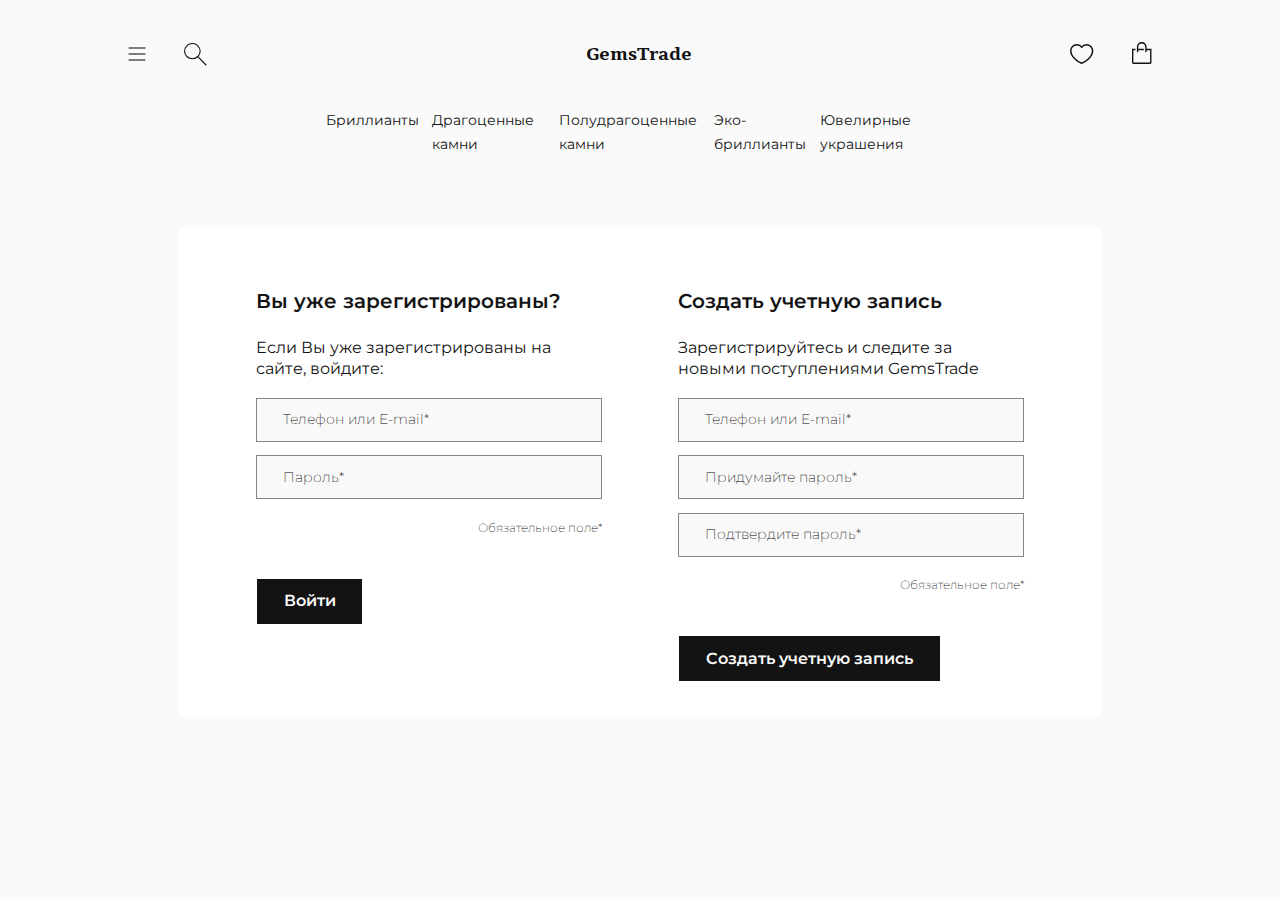
==== authorize/authorize.html @ e2b2067a "release v1" ====
<!DOCTYPE html>
<html lang="en">
<head>
    <meta charset="UTF-8">
    <meta http-equiv="X-UA-Compatible" content="IE=edge">
    <meta name="viewport" content="width=device-width, initial-scale=1.0">
    <title>GemsTrade</title>
    <link rel="preconnect" href="https://fonts.googleapis.com">
    <link rel="preconnect" href="https://fonts.gstatic.com" crossorigin>
    <link href="https://fonts.googleapis.com/css2?family=Tienne:wght@400;700&display=swap" rel="stylesheet">
    <link href="https://fonts.googleapis.com/css?family=Montserrat:100,200,300,regular,500,600,700,800,900&display=swap" rel="stylesheet"/>
    <link rel="stylesheet" href="../css/style.css">
    <link rel="stylesheet" href="https://cdn.jsdelivr.net/npm/swiper@8/swiper-bundle.min.css"/>
</head>
<body>
    <section class="section-1" id="head1">
        <div class="container">
            <div class="header">
                <nav class="nav-bar">
                    <svg class="close" width="17" height="17" viewBox="0 0 17 17" fill="none" xmlns="http://www.w3.org/2000/svg">
                        <path d="M1 1L16 16" stroke="#131313"/>
                        <path d="M1 16L16 1" stroke="#131313"/>
                    </svg>
                        
                    <ul class="nav-ul">
                        <a href="" class="link">
                            <p class="link-p">Бриллианты</p>
                            <img src="../img/menu-arrow.svg" alt="" class="nav-arrow">
                        </a>
                        <a href="" class="link">
                            <p class="link-p">Драгоценные камни</p>
                            <img src="../img/menu-arrow.svg" alt="" class="nav-arrow">
                        </a>
                        <a href="" class="link">
                            <p class="link-p">Полурагоценные камни</p>
                            <img src="../img/menu-arrow.svg" alt="" class="nav-arrow">
                        </a>
                        <a href="" class="link">
                            <p class="link-p">Эко-бриллианты</p>
                            <img src="../img/menu-arrow.svg" alt="" class="nav-arrow">
                        </a>
                        <a href="" class="link">
                            <p class="link-p">Ювелирные украшения</p>
                            <img src="../img/menu-arrow.svg" alt="" class="nav-arrow">
                        </a>
                    </ul>
                    <div class="hr-menu">
                        <hr class="hr-menu-hr">
                    </div>
                    <a href="" class="menu-bottom-link">
                        <img src="../img/call-us.svg" alt="" class="call-us-img">
                        <p class="call-us-text">Позвонить нам</p>
                    </a>
                    <a href="" class="menu-bottom-link">
                        <img src="../img/account.svg" alt="" class="account-img">
                        <p class="call-us-text">Мой аккаунт</p>
                    </a>
                                           
                </nav>
                <div class="header-side-icons">
                    <svg class="burger" width="18" height="14" viewBox="0 0 18 14" fill="none" xmlns="http://www.w3.org/2000/svg">
                        <path d="M1 1H17" stroke="black" stroke-linecap="round" stroke-linejoin="round"/>
                        <path d="M1 7H17" stroke="black" stroke-linecap="round" stroke-linejoin="round"/>
                        <path d="M1 13H17" stroke="black" stroke-linecap="round" stroke-linejoin="round"/>
                    </svg>
                    <div class="search">
                        <img src="../img/search.svg" alt="" class="search-img">
                    </div>
                </div>
                <div class="logo">
                    <a href="../index.html" class="logo-txt">GemsTrade</a>
                </div>
                <div class="header-side-icons">
                    <div class="liked">
                        <a href="" class="liked-a">
                            <img src="../img/liked.svg" alt="" class="liked-img">
                        </a>
                    </div>
                    <div class="cart">
                        <a href="" class="cart-a">
                            <img src="../img/cart.svg" alt="" class="cart-img">
                        </a>
                    </div>
                </div>
                
            </div>
            <div class="nav-desk">
                <div class="nothing"></div>
                <ul class="nav-ul-desk">
                    <a href="" class="link-desk link-brell">
                        <p class="link-p-desk">Бриллианты</p>
                    </a>
                    <a href="" class="link-desk link-gems">
                        <p class="link-p-desk">Драгоценные камни</p>
                        <div class="hovered-2">
                            <div class="hidden-nothing"></div>
                            <div class="gem-types-desk">
                                <a href="" class="gem-type-desk">
                                    <div class="gem-type-img-container-desk">
                                        <img src="../img/izumrud.png" alt="" class="gem-type-img-desk">
                                    </div>
                                    <p class="gem-type-text-desk">Изумруд</p>
                                </a>
                                <a href="" class="gem-type-desk">
                                    <div class="gem-type-img-container-desk">
                                        <img src="../img/ruby.png" alt="" class="gem-type-img-desk">
                                    </div>
                                    <p class="gem-type-text-desk">Рубин</p>
                                </a>
                                <a href="" class="gem-type-desk">
                                    <div class="gem-type-img-container-desk">
                                        <img src="../img/sapphire.png" alt="" class="gem-type-img-desk">
                                    </div>
                                    <p class="gem-type-text-desk">Сапфир</p>
                                </a>
                                <a href="" class="gem-type-desk">
                                    <div class="gem-type-img-container-desk">
                                        <img src="../img/ametist.png" alt="" class="gem-type-img-desk">
                                    </div>
                                    <p class="gem-type-text-desk">Аметист</p>
                                </a>
                                <a href="" class="gem-type-desk">
                                    <div class="gem-type-img-container-desk">
                                        <img src="../img/topaz.png" alt="" class="gem-type-img-desk">
                                    </div>
                                    <p class="gem-type-text-desk">Топаз</p>
                                </a>
                            </div>
                            <div class="hovered-btns">
                                <a href="" class="watch-best">Смотреть лучшие предложения</a>
                                <a href="" class="watch-all">Все категории драгоценных камней</a>
                            </div>
                        </div>
                    </a>
                    <a href="" class="link-desk link-halfgems">
                        <p class="link-p-desk">Полудрагоценные камни</p>
                    </a>
                    <a href="" class="link-desk link-eko">
                        <p class="link-p-desk">Эко-бриллианты</p>
                    </a>
                    <a href="" class="link-desk link-juvel">
                        <p class="link-p-desk">Ювелирные украшения</p>
                    </a>
                </ul>
                <div class="nothing"></div>
            </div>
        </div>
        <div class="autorization">
            <div class="authorization-container">
                <div class="authorization-subsection">
                    <h1 class="title">Вы уже зарегистрированы?</h1>
                    <p class="subtitle">Если Вы уже зарегистрированы на сайте, войдите:</p>
                    <div class="inputs-section">
                        <input type="text" class="login" placeholder="Телефон или E-mail*">
                        <input type="password" class="password" placeholder="Пароль*">
                    </div>
                    <div class="nesses-field">
                        <p>Обязательное поле*</p>
                    </div>
                    <a href="" class="btn-reg">
                        <p class="btn-reg-p">Войти</p>
                    </a>
                </div>
                <div class="authorization-subsection">
                    <h1 class="title">Создать учетную запись</h1>
                    <p class="subtitle">Зарегистрируйтесь и следите за новыми поступлениями GemsTrade</p>
                    <div class="inputs-section">
                        <input type="text" class="login" placeholder="Телефон или E-mail*">
                        <input type="password" class="password" placeholder="Придумайте пароль*">
                        <input type="password" class="check-password" placeholder="Подтвердите пароль*">
                    </div>
                    <div class="nesses-field">
                        <p>Обязательное поле*</p>
                    </div>
                    <a href="" class="btn-create-acc last-btn">
                        <p class="btn-create-acc-p">Создать учетную запись</p>
                    </a>
                </div> 
            </div>
            
        </div>
        
    </section>
</body>
<script src="../js/burger.js"></script>
<script src="../https://cdn.jsdelivr.net/npm/swiper@8/swiper-bundle.min.js"></script>
</html>
---- css/style.css ----
*,
*::before,
*::after {
  padding: 0;
  margin: 0;
  border: 0;
  -webkit-box-sizing: border-box;
          box-sizing: border-box;
}

a {
  text-decoration: none;
  color: #131313;
}

ul,
ol,
li {
  list-style: none;
}

img {
  vertical-align: top;
}

h1,
h2,
h3,
h4,
h5,
h6 {
  font-weight: inherit;
}

html, body {
  height: 100%;
  line-height: 1;
  scroll-behavior: smooth;
}

body {
  font-family: Montserrat;
  color: #131313;
  font-size: 14px;
  background-color: #FAFAFA;
}

/*-------------------------------------*/
.section-1 {
  height: 100vh;
  display: -webkit-box;
  display: -ms-flexbox;
  display: flex;
  -webkit-box-align: center;
      -ms-flex-align: center;
          align-items: center;
  -webkit-box-orient: vertical;
  -webkit-box-direction: normal;
      -ms-flex-direction: column;
          flex-direction: column;
}

.section-1 .container {
  width: 86vw;
}

.section-1 .container .nav-desk {
  display: none;
}

.section-1 .container .header {
  display: -webkit-box;
  display: -ms-flexbox;
  display: flex;
  -webkit-box-pack: justify;
      -ms-flex-pack: justify;
          justify-content: space-between;
  -webkit-box-align: center;
      -ms-flex-align: center;
          align-items: center;
  width: 100%;
  height: 12vh;
}

.section-1 .container .header .logo .logo-txt {
  font-family: 'Tienne';
  font-style: normal;
  font-weight: 700;
  font-size: 16px;
  line-height: 22px;
  text-align: center;
}

.section-1 .container .header .header-side-icons {
  display: -webkit-box;
  display: -ms-flexbox;
  display: flex;
  gap: 5vw;
  -webkit-box-align: center;
      -ms-flex-align: center;
          align-items: center;
}

.section-1 .container .header .header-side-icons .search .search-img {
  height: 23px;
}

.section-1 .container .header .header-side-icons .liked .liked-a .liked-img {
  height: 20px;
}

.section-1 .container .header .header-side-icons .cart .cart-a .cart-img {
  height: 25px;
  padding-bottom: 3px;
}

.section-1 .container .swiper {
  z-index: -2;
  padding-top: 5vh;
  width: 100%;
}

.section-1 .container .swiper .swiper-wrapper .swiper-slide {
  text-align: center;
}

.section-1 .container .swiper .swiper-wrapper .swiper-slide .main-img {
  width: 90vw;
}

.section-1 .container .main-text-section {
  padding-bottom: 2vh;
  width: 100%;
  display: -webkit-box;
  display: -ms-flexbox;
  display: flex;
  -webkit-box-orient: vertical;
  -webkit-box-direction: normal;
      -ms-flex-direction: column;
          flex-direction: column;
  -webkit-box-align: center;
      -ms-flex-align: center;
          align-items: center;
}

.section-1 .container .main-text-section .main-title {
  padding-bottom: 2vh;
  font-family: 'Montserrat';
  font-style: normal;
  font-weight: 600;
  font-size: 20px;
  line-height: 24px;
  text-align: center;
}

.section-1 .container .main-text-section .main-subtitle {
  font-family: 'Montserrat';
  font-style: normal;
  font-weight: 400;
  font-size: 14px;
  line-height: 17px;
  text-align: center;
  padding-bottom: 2vh;
}

.section-1 .container .main-text-section .watch-new {
  width: 100%;
  text-align: center;
  border: 1px solid #131313;
}

.section-1 .container .main-text-section .watch-new .watch-new-p {
  padding: 1.5vh 0;
  font-family: 'Montserrat';
  font-style: normal;
  font-weight: 400;
  font-size: 14px;
  line-height: 17px;
  text-align: center;
}

.section-1 .container .nudge {
  padding-top: 5vh;
  display: -webkit-box;
  display: -ms-flexbox;
  display: flex;
  -webkit-box-pack: center;
      -ms-flex-pack: center;
          justify-content: center;
  -webkit-transform: translate(-50%, 0);
          transform: translate(-50%, 0);
  animation: moveScroll 1.3s alternate-reverse infinite;
}

@-webkit-keyframes moveScroll {
  from {
    -webkit-transform: translateY(-20px);
            transform: translateY(-20px);
  }
  to {
    -webkit-transform: translateY(0);
            transform: translateY(0);
  }
}

@keyframes moveScroll {
  from {
    -webkit-transform: translateY(-20px);
            transform: translateY(-20px);
  }
  to {
    -webkit-transform: translateY(0);
            transform: translateY(0);
  }
}

.nav-bar {
  position: fixed;
  top: 2vh;
  bottom: 2vh;
  left: 0;
  background-color: #fcfcfc;
  height: 100%;
  width: 97%;
  z-index: 999;
  border-radius: 0 10px 10px 0;
  -webkit-transform: translateY(100%);
          transform: translateY(100%);
  -webkit-transition: -webkit-transform .5s ease-in-out;
  transition: -webkit-transform .5s ease-in-out;
  transition: transform .5s ease-in-out;
  transition: transform .5s ease-in-out, -webkit-transform .5s ease-in-out;
}

.nav-bar ul {
  list-style-type: none;
  padding: 0;
  margin-top: 12vh;
}

.nav-bar ul .link {
  list-style-type: none;
  padding: 2vh 5vw;
  display: -webkit-box;
  display: -ms-flexbox;
  display: flex;
  -webkit-box-orient: horizontal;
  -webkit-box-direction: normal;
      -ms-flex-direction: row;
          flex-direction: row;
  -webkit-box-pack: justify;
      -ms-flex-pack: justify;
          justify-content: space-between;
  width: 100%;
  border-radius: 10px;
  -webkit-transition: background-color 0.8s ease 0s;
  transition: background-color 0.8s ease 0s;
}

.nav-bar ul .link .link-p {
  font-family: 'Montserrat';
  font-style: normal;
  font-weight: 400;
  font-size: 16px;
  line-height: 20px;
}

.nav-bar .close {
  float: right;
  margin: 1em;
  width: 2.5em;
  border-radius: 10px;
  -webkit-transition: background-color 0.3s ease 0s;
  transition: background-color 0.3s ease 0s;
}

.nav-bar .hr-menu {
  margin-top: 3vh;
  padding: 0 5vw;
  width: 100%;
}

.nav-bar .hr-menu .hr-menu-hr {
  border-bottom: 0.5px solid #131313;
  opacity: 0.5;
}

.nav-bar .menu-bottom-link {
  margin-top: 3vh;
  padding-left: 5vw;
  display: -webkit-box;
  display: -ms-flexbox;
  display: flex;
  -webkit-box-align: center;
      -ms-flex-align: center;
          align-items: center;
}

.nav-bar .menu-bottom-link .call-us-img {
  width: 26px;
  padding-right: 2vw;
}

.nav-bar .menu-bottom-link .account-img {
  width: 26px;
  padding-right: 2vw;
}

.nav-bar .menu-bottom-link .call-us-text {
  font-family: 'Montserrat';
  font-style: normal;
  font-weight: 300;
  font-size: 14px;
  line-height: 17px;
}

.open-nav {
  -webkit-transform: translateY(0%);
          transform: translateY(0%);
  -webkit-transition: -webkit-transform .5s ease-in-out;
  transition: -webkit-transform .5s ease-in-out;
  transition: transform .5s ease-in-out;
  transition: transform .5s ease-in-out, -webkit-transform .5s ease-in-out;
}

/*-------------------------------------*/
.section-2 {
  width: 100%;
  height: 100vh;
  display: -webkit-box;
  display: -ms-flexbox;
  display: flex;
  -webkit-box-pack: center;
      -ms-flex-pack: center;
          justify-content: center;
}

.section-2 .container {
  width: 86vw;
}

.section-2 .container .section-title {
  padding-top: 7vh;
  text-align: center;
  font-family: 'Montserrat';
  font-style: normal;
  font-weight: 500;
  font-size: 16px;
  line-height: 20px;
}

.section-2 .container .gems-types {
  padding-top: 10vh;
  display: -webkit-box;
  display: -ms-flexbox;
  display: flex;
  -webkit-box-pack: justify;
      -ms-flex-pack: justify;
          justify-content: space-between;
  -ms-flex-wrap: wrap;
      flex-wrap: wrap;
}

.section-2 .container .gems-types .gem-type {
  width: 40vw;
  display: -webkit-box;
  display: -ms-flexbox;
  display: flex;
  -webkit-box-orient: vertical;
  -webkit-box-direction: normal;
      -ms-flex-direction: column;
          flex-direction: column;
  padding-bottom: 3vh;
}

.section-2 .container .gems-types .gem-type .img-container {
  width: 40vw;
}

.section-2 .container .gems-types .gem-type .img-container .type-img {
  width: 100%;
  height: auto;
}

.section-2 .container .gems-types .gem-type .type-text {
  padding-top: 1vh;
  text-align: center;
  font-family: 'Montserrat';
  font-style: normal;
  font-weight: 500;
  font-size: 14px;
  line-height: 17px;
}

.section-2 .container .btn-more-div {
  display: -webkit-box;
  display: -ms-flexbox;
  display: flex;
  width: 100%;
  -webkit-box-pack: center;
      -ms-flex-pack: center;
          justify-content: center;
  margin-top: 7vh;
}

.section-2 .container .btn-more-div .btn-more {
  width: 70%;
  border: 1px solid #131313;
}

.section-2 .container .btn-more-div .btn-more .btn-more-p {
  padding: 1.5vh 0;
  font-family: 'Montserrat';
  font-style: normal;
  font-weight: 400;
  font-size: 14px;
  line-height: 17px;
  text-align: center;
}

@media only screen and (min-width: 1020px) {
  .section-1 .container {
    width: 80vw;
  }
  .section-1 .container .header .header-side-icons {
    z-index: 5;
  }
  .section-1 .container .header .logo {
    z-index: 5;
  }
  .section-1 .container .nav-desk {
    z-index: 2;
    display: -webkit-box;
    display: -ms-flexbox;
    display: flex;
    width: 100%;
    -webkit-box-pack: center;
        -ms-flex-pack: center;
            justify-content: center;
    -webkit-box-align: center;
        -ms-flex-align: center;
            align-items: center;
  }
  .section-1 .container .nav-desk .nothing {
    width: 14.5vw;
  }
  .section-1 .container .nav-desk .nav-ul-desk {
    width: 49vw;
    display: -webkit-box;
    display: -ms-flexbox;
    display: flex;
    -webkit-box-orient: horizontal;
    -webkit-box-direction: normal;
        -ms-flex-direction: row;
            flex-direction: row;
    -webkit-box-pack: justify;
        -ms-flex-pack: justify;
            justify-content: space-between;
    -webkit-box-align: center;
        -ms-flex-align: center;
            align-items: center;
    gap: 1vw;
  }
  .section-1 .container .nav-desk .nav-ul-desk .link-desk {
    font-family: 'Montserrat';
    font-style: normal;
    font-weight: 400;
    font-size: 14px;
    line-height: 24px;
    height: 30px;
    z-index: 2;
  }
  .section-1 .container .nav-desk .nav-ul-desk .link-desk:hover {
    border-bottom: 3px solid #074F57;
  }
  .section-1 .container .nav-desk .nav-ul-desk .link-desk:hover + .hovered-2 {
    opacity: 1;
    z-index: 1;
  }
  .section-1 .container .nav-desk .nav-ul-desk .hovered-2 {
    opacity: 0;
    position: absolute;
    display: -webkit-box;
    display: -ms-flexbox;
    display: flex;
    -webkit-box-orient: vertical;
    -webkit-box-direction: normal;
        -ms-flex-direction: column;
            flex-direction: column;
    -webkit-box-pack: center;
        -ms-flex-pack: center;
            justify-content: center;
    -webkit-box-align: center;
        -ms-flex-align: center;
            align-items: center;
    width: 100%;
    left: 0;
    overflow: auto;
    overflow-x: hidden;
    overflow-y: auto;
    z-index: -1;
    background-color: #FFFFFF;
    padding-top: 50vh;
  }
  .section-1 .container .nav-desk .nav-ul-desk .hovered-2 .gem-types-desk {
    width: 50vw;
    display: -webkit-box;
    display: -ms-flexbox;
    display: flex;
    -webkit-box-pack: justify;
        -ms-flex-pack: justify;
            justify-content: space-between;
    -webkit-box-align: center;
        -ms-flex-align: center;
            align-items: center;
    -webkit-box-orient: horizontal;
    -webkit-box-direction: normal;
        -ms-flex-direction: row;
            flex-direction: row;
    padding-bottom: 3vh;
  }
  .section-1 .container .nav-desk .nav-ul-desk .hovered-2 .gem-types-desk .gem-type-desk {
    width: 10vw;
    display: -webkit-box;
    display: -ms-flexbox;
    display: flex;
    -webkit-box-orient: vertical;
    -webkit-box-direction: normal;
        -ms-flex-direction: column;
            flex-direction: column;
  }
  .section-1 .container .nav-desk .nav-ul-desk .hovered-2 .gem-types-desk .gem-type-desk .gem-type-img-container-desk .gem-type-img-desk {
    width: 9vw;
    height: auto;
  }
  .section-1 .container .nav-desk .nav-ul-desk .hovered-2 .gem-types-desk .gem-type-desk .gem-type-text-desk {
    text-align: center;
    padding-top: 2vh;
  }
  .section-1 .container .nav-desk .nav-ul-desk .hovered-2 .hovered-btns {
    margin-top: 4vh;
    width: 50vw;
    display: -webkit-box;
    display: -ms-flexbox;
    display: flex;
    -webkit-box-pack: justify;
        -ms-flex-pack: justify;
            justify-content: space-between;
    padding-bottom: 5vh;
  }
  .section-1 .container .nav-desk .nav-ul-desk .hovered-2 .hovered-btns .watch-best {
    padding-bottom: 1vh;
    border-bottom: 1px solid #131313;
  }
  .section-1 .container .nav-desk .nav-ul-desk .hovered-2 .hovered-btns .watch-all {
    padding-bottom: 1vh;
    border-bottom: 1px solid #131313;
  }
  .section-1 .container .nav-desk .nav-ul-desk .hovered-2:hover {
    display: -webkit-box;
    display: -ms-flexbox;
    display: flex;
  }
  .section-1 .container .header {
    display: -webkit-box;
    display: -ms-flexbox;
    display: flex;
    -webkit-box-pack: justify;
        -ms-flex-pack: justify;
            justify-content: space-between;
    -webkit-box-align: center;
        -ms-flex-align: center;
            align-items: center;
    width: 100%;
    height: 12vh;
  }
  .section-1 .container .header .logo .logo-txt {
    font-family: 'Tienne';
    font-style: normal;
    font-weight: 700;
    font-size: 18px;
    line-height: 22px;
    text-align: center;
  }
  .section-1 .container .header .header-side-icons {
    display: -webkit-box;
    display: -ms-flexbox;
    display: flex;
    gap: 3vw;
    -webkit-box-align: center;
        -ms-flex-align: center;
            align-items: center;
  }
  .section-1 .container .header .header-side-icons .search .search-img {
    height: 23px;
  }
  .section-1 .container .header .header-side-icons .liked .liked-a .liked-img {
    height: 20px;
  }
  .section-1 .container .header .header-side-icons .cart .cart-a .cart-img {
    height: 25px;
    padding-bottom: 3px;
  }
  .section-1 .container .swiper {
    z-index: -2;
    width: 100%;
  }
  .section-1 .container .swiper .swiper-wrapper .swiper-slide {
    text-align: center;
  }
  .section-1 .container .swiper .swiper-wrapper .swiper-slide .main-img {
    width: 40vw;
  }
  .section-1 .container .main-text-section {
    width: 100%;
    display: -webkit-box;
    display: -ms-flexbox;
    display: flex;
    -webkit-box-orient: vertical;
    -webkit-box-direction: normal;
        -ms-flex-direction: column;
            flex-direction: column;
    -webkit-box-align: center;
        -ms-flex-align: center;
            align-items: center;
  }
  .section-1 .container .main-text-section .main-title {
    padding-bottom: 2vh;
    font-family: 'Montserrat';
    font-style: normal;
    font-weight: 600;
    font-size: 20px;
    line-height: 24px;
    text-align: center;
  }
  .section-1 .container .main-text-section .main-subtitle {
    font-family: 'Montserrat';
    font-style: normal;
    font-weight: 400;
    font-size: 16px;
    line-height: 17px;
    text-align: center;
    padding-bottom: 2vh;
  }
  .section-1 .container .main-text-section .watch-new {
    width: 50%;
    text-align: center;
    border: 1px solid #131313;
  }
  .section-1 .container .main-text-section .watch-new .watch-new-p {
    padding: 1.5vh 0;
    font-family: 'Montserrat';
    font-style: normal;
    font-weight: 400;
    font-size: 18px;
    line-height: 17px;
    text-align: center;
  }
  .section-1 .container .nudge {
    display: none;
  }
  .header {
    z-index: 5;
  }
}

/*-----------------AUTHORIZATION--------------------*/
.autorization {
  width: 100%;
  background-color: #FFFFFF;
  display: -webkit-box;
  display: -ms-flexbox;
  display: flex;
  -webkit-box-pack: center;
      -ms-flex-pack: center;
          justify-content: center;
}

.autorization .authorization-container {
  width: 86vw;
}

.autorization .authorization-container .authorization-subsection {
  padding-top: 4vh;
}

.autorization .authorization-container .authorization-subsection .title {
  font-weight: 600;
  font-size: 16px;
  padding-bottom: 2vh;
}

.autorization .authorization-container .authorization-subsection .subtitle {
  font-weight: 400;
  font-size: 14px;
  line-height: 17px;
  padding-bottom: 2vh;
}

.autorization .authorization-container .authorization-subsection .inputs-section {
  padding-bottom: 1vh;
}

.autorization .authorization-container .authorization-subsection .inputs-section input {
  width: 100%;
  margin-bottom: 1.5vh;
  padding: 1.5vh 4vw;
  background: #F9F9F9;
  border: 1px solid rgba(19, 19, 19, 0.5);
}

.autorization .authorization-container .authorization-subsection .inputs-section input::-webkit-input-placeholder {
  font-family: 'Montserrat';
  font-style: normal;
  font-weight: 200;
  font-size: 14px;
  line-height: 17px;
  color: #000000;
}

.autorization .authorization-container .authorization-subsection .inputs-section input:-moz-placeholder {
  font-family: 'Montserrat';
  font-style: normal;
  font-weight: 200;
  font-size: 14px;
  line-height: 17px;
  color: #000000;
}

.autorization .authorization-container .authorization-subsection .nesses-field {
  width: 86vw;
  display: -webkit-box;
  display: -ms-flexbox;
  display: flex;
  -webkit-box-pack: end;
      -ms-flex-pack: end;
          justify-content: flex-end;
  padding-bottom: 1vh;
}

.autorization .authorization-container .authorization-subsection .nesses-field p {
  font-weight: 200;
  font-size: 12px;
}

.autorization .authorization-container .authorization-subsection .btn-reg {
  display: inline-block;
}

.autorization .authorization-container .authorization-subsection .btn-reg .btn-reg-p {
  padding: 2vh 4vw;
  background-color: #131313;
  color: #FAFAFA;
  font-weight: 600;
  font-size: 12px;
}

.autorization .authorization-container .authorization-subsection .btn-create-acc {
  display: inline-block;
}

.autorization .authorization-container .authorization-subsection .btn-create-acc .btn-create-acc-p {
  padding: 2vh 4vw;
  background-color: #131313;
  color: #FAFAFA;
}

.autorization .authorization-container .authorization-subsection .last-btn {
  padding-bottom: 4vh;
}

@media only screen and (min-width: 1020px) {
  .autorization {
    margin-top: 10vh;
    width: 72%;
    background-color: #FFFFFF;
    display: -webkit-box;
    display: -ms-flexbox;
    display: flex;
    -webkit-box-pack: center;
        -ms-flex-pack: center;
            justify-content: center;
  }
  .autorization .authorization-container {
    width: 60vw;
    display: -webkit-box;
    display: -ms-flexbox;
    display: flex;
    -webkit-box-orient: horizontal;
    -webkit-box-direction: normal;
        -ms-flex-direction: row;
            flex-direction: row;
    gap: 6vw;
  }
  .autorization .authorization-container .authorization-subsection {
    width: 27vw;
    padding-top: 7vh;
  }
  .autorization .authorization-container .authorization-subsection .title {
    font-weight: 600;
    font-size: 20px;
    padding-bottom: 3vh;
  }
  .autorization .authorization-container .authorization-subsection .subtitle {
    font-weight: 400;
    font-size: 16px;
    line-height: 130%;
    padding-bottom: 2vh;
  }
  .autorization .authorization-container .authorization-subsection .inputs-section {
    padding-bottom: 1vh;
  }
  .autorization .authorization-container .authorization-subsection .inputs-section input {
    width: 27vw;
    margin-bottom: 1.5vh;
    padding: 1.5vh 2vw;
    background: #F9F9F9;
    border: 1px solid rgba(19, 19, 19, 0.5);
  }
  .autorization .authorization-container .authorization-subsection .inputs-section input::-webkit-input-placeholder {
    font-family: 'Montserrat';
    font-style: normal;
    font-weight: 200;
    font-size: 14px;
    line-height: 17px;
    color: #000000;
  }
  .autorization .authorization-container .authorization-subsection .inputs-section input:-moz-placeholder {
    font-family: 'Montserrat';
    font-style: normal;
    font-weight: 200;
    font-size: 14px;
    line-height: 17px;
    color: #000000;
  }
  .autorization .authorization-container .authorization-subsection .nesses-field {
    width: 27vw;
    display: -webkit-box;
    display: -ms-flexbox;
    display: flex;
    -webkit-box-pack: end;
        -ms-flex-pack: end;
            justify-content: flex-end;
    padding-bottom: 5vh;
  }
  .autorization .authorization-container .authorization-subsection .nesses-field p {
    font-weight: 200;
    font-size: 12px;
  }
  .autorization .authorization-container .authorization-subsection .btn-reg {
    margin-left: 1px;
    display: inline-block;
  }
  .autorization .authorization-container .authorization-subsection .btn-reg .btn-reg-p {
    padding: 1.5vh 2vw;
    background-color: #131313;
    border: 1px solid #131313;
    color: #FAFAFA;
    font-weight: 600;
    font-size: 16px;
    -webkit-transition: background-color 0.4s ease 0s, color 0.4s ease 0s;
    transition: background-color 0.4s ease 0s, color 0.4s ease 0s;
  }
  .autorization .authorization-container .authorization-subsection .btn-reg .btn-reg-p:hover {
    background-color: #FFFFFF;
    border: 1px solid #131313;
    color: #131313;
    font-weight: 600;
    font-size: 16px;
  }
  .autorization .authorization-container .authorization-subsection .btn-create-acc {
    margin-left: 1px;
    display: inline-block;
  }
  .autorization .authorization-container .authorization-subsection .btn-create-acc .btn-create-acc-p {
    padding: 1.5vh 2vw;
    background-color: #131313;
    border: 1px solid #131313;
    color: #FAFAFA;
    font-weight: 600;
    font-size: 16px;
    -webkit-transition: background-color 0.4s ease 0s, color 0.4s ease 0s;
    transition: background-color 0.4s ease 0s, color 0.4s ease 0s;
  }
  .autorization .authorization-container .authorization-subsection .btn-create-acc .btn-create-acc-p:hover {
    background-color: #FFFFFF;
    border: 1px solid #131313;
    color: #131313;
    font-weight: 600;
    font-size: 16px;
  }
  .autorization .authorization-container .authorization-subsection .last-btn {
    padding-bottom: 4vh;
  }
}

/*-----------------Brilliants--------------------*/
.catalog {
  width: 100%;
  display: -webkit-box;
  display: -ms-flexbox;
  display: flex;
  -webkit-box-pack: center;
      -ms-flex-pack: center;
          justify-content: center;
}

.catalog .catalog-container {
  display: -webkit-box;
  display: -ms-flexbox;
  display: flex;
  -webkit-box-orient: vertical;
  -webkit-box-direction: normal;
      -ms-flex-direction: column;
          flex-direction: column;
  width: 86vw;
}

.catalog .catalog-container .sort-filt {
  padding-top: 3vh;
  width: 86vw;
  display: -webkit-box;
  display: -ms-flexbox;
  display: flex;
  -webkit-box-orient: horizontal;
  -webkit-box-direction: normal;
      -ms-flex-direction: row;
          flex-direction: row;
  -webkit-box-pack: justify;
      -ms-flex-pack: justify;
          justify-content: space-between;
}

.catalog .catalog-container .sort-filt .sort {
  width: 50vw;
  display: -webkit-box;
  display: -ms-flexbox;
  display: flex;
  -webkit-box-orient: vertical;
  -webkit-box-direction: normal;
      -ms-flex-direction: column;
          flex-direction: column;
}

.catalog .catalog-container .sort-filt .sort .sort-btn {
  display: -webkit-box;
  display: -ms-flexbox;
  display: flex;
  -webkit-box-orient: horizontal;
  -webkit-box-direction: normal;
      -ms-flex-direction: row;
          flex-direction: row;
  -webkit-box-align: center;
      -ms-flex-align: center;
          align-items: center;
}

.catalog .catalog-container .sort-filt .sort .sort-btn .sort-filt-p {
  font-style: normal;
  font-weight: 400;
  font-size: 14px;
  line-height: 120%;
  text-align: center;
  padding-right: 2vw;
}

.catalog .catalog-container .sort-filt .sort .sort-btn .sort-filt-img {
  height: 13px;
}

.catalog .catalog-container .sort-filt .filt {
  width: 100%;
  display: -webkit-box;
  display: -ms-flexbox;
  display: flex;
  -webkit-box-orient: horizontal;
  -webkit-box-direction: normal;
      -ms-flex-direction: row;
          flex-direction: row;
  -webkit-box-pack: end;
      -ms-flex-pack: end;
          justify-content: flex-end;
  -webkit-box-align: center;
      -ms-flex-align: center;
          align-items: center;
}

.catalog .catalog-container .sort-filt .filt .sort-filt-p {
  font-style: normal;
  font-weight: 400;
  font-size: 14px;
  line-height: 120%;
  text-align: center;
  padding-right: 2vw;
}

.catalog .catalog-container .sort-filt .filt .sort-filt-img {
  height: 16px;
}

.catalog .catalog-container .cards {
  padding-top: 4vh;
  width: 100%;
  display: -webkit-box;
  display: -ms-flexbox;
  display: flex;
  -ms-flex-wrap: wrap;
      flex-wrap: wrap;
  -webkit-box-pack: justify;
      -ms-flex-pack: justify;
          justify-content: space-between;
}

.catalog .catalog-container .cards .card {
  width: 37vw;
  display: -webkit-box;
  display: -ms-flexbox;
  display: flex;
  -webkit-box-orient: vertical;
  -webkit-box-direction: normal;
      -ms-flex-direction: column;
          flex-direction: column;
  -webkit-box-pack: start;
      -ms-flex-pack: start;
          justify-content: flex-start;
  margin-bottom: 3vh;
}

.catalog .catalog-container .cards .card .card-img-container {
  width: 35vw;
  padding-bottom: 1vh;
}

.catalog .catalog-container .cards .card .card-img-container .card-img {
  width: 100%;
  height: auto;
}

.catalog .catalog-container .cards .card .card-title {
  font-family: 'Montserrat';
  font-style: normal;
  font-weight: 500;
  font-size: 12px;
  line-height: 15px;
  padding-bottom: 0.5vh;
}

.catalog .catalog-container .cards .card .card-country {
  font-family: 'Montserrat';
  font-style: normal;
  font-weight: 400;
  font-size: 12px;
  line-height: 15px;
  padding-bottom: 0.5vh;
}

.catalog .catalog-container .cards .card .card-price {
  font-family: 'Montserrat';
  font-style: normal;
  font-weight: 400;
  font-size: 10px;
  line-height: 12px;
  padding-bottom: 1vh;
}

.catalog .catalog-container .cards .card .card-btn {
  padding-bottom: 5px;
  border-bottom: 1px solid #131313;
}

.catalog .catalog-container .watch-all {
  margin-top: 3vh;
  display: -webkit-box;
  display: -ms-flexbox;
  display: flex;
}

.catalog .catalog-container .watch-all .watch-all-p {
  color: #FAFAFA;
  background-color: #131313;
  padding: 3vw 4vw;
}

.sort-field {
  position: absolute;
  margin-top: 5vh;
  width: 60vw;
  display: -webkit-box;
  display: -ms-flexbox;
  display: flex;
  -webkit-box-orient: vertical;
  -webkit-box-direction: normal;
      -ms-flex-direction: column;
          flex-direction: column;
  border: 1px solid #131313;
  border-radius: 10px;
  background-color: #FAFAFA;
}

.sort-field .sort-date {
  margin-top: 1vh;
  padding: 1vh 3vw;
  display: -webkit-box;
  display: -ms-flexbox;
  display: flex;
  -webkit-box-orient: horizontal;
  -webkit-box-direction: normal;
      -ms-flex-direction: row;
          flex-direction: row;
  -webkit-box-align: center;
      -ms-flex-align: center;
          align-items: center;
  -webkit-box-pack: justify;
      -ms-flex-pack: justify;
          justify-content: space-between;
  margin-bottom: 2vh;
}

.sort-field .sort-date .sort-date-p {
  font-family: 'Montserrat';
  font-style: normal;
  font-weight: 500;
  font-size: 14px;
  line-height: 17px;
  /* identical to box height */
  text-align: center;
}

.sort-field .sort-date .sort-date-img {
  height: 25px;
}

.sort-field .sort-price-up {
  padding: 0 3vw;
  display: -webkit-box;
  display: -ms-flexbox;
  display: flex;
  -webkit-box-orient: horizontal;
  -webkit-box-direction: normal;
      -ms-flex-direction: row;
          flex-direction: row;
  -webkit-box-align: center;
      -ms-flex-align: center;
          align-items: center;
  -webkit-box-pack: justify;
      -ms-flex-pack: justify;
          justify-content: space-between;
  margin-bottom: 2vh;
}

.sort-field .sort-price-up .sort-price-up-p {
  font-family: 'Montserrat';
  font-style: normal;
  font-weight: 500;
  font-size: 14px;
  line-height: 17px;
  /* identical to box height */
  text-align: center;
}

.sort-field .sort-price-up .sort-price-up-img {
  height: 20px;
  padding-right: 1vw;
}

.sort-field .sort-price-down {
  padding: 1vh 3vw;
  display: -webkit-box;
  display: -ms-flexbox;
  display: flex;
  -webkit-box-orient: horizontal;
  -webkit-box-direction: normal;
      -ms-flex-direction: row;
          flex-direction: row;
  -webkit-box-align: center;
      -ms-flex-align: center;
          align-items: center;
  -webkit-box-pack: justify;
      -ms-flex-pack: justify;
          justify-content: space-between;
  margin-bottom: 2vh;
}

.sort-field .sort-price-down .sort-price-down-p {
  font-family: 'Montserrat';
  font-style: normal;
  font-weight: 500;
  font-size: 14px;
  line-height: 17px;
  /* identical to box height */
  text-align: center;
}

.sort-field .sort-price-down .sort-price-down-img {
  height: 20px;
  padding-right: 1vw;
}

.sort-btn:target + .sort-filt-img {
  -webkit-transform: rotate(180deg);
          transform: rotate(180deg);
}
/*# sourceMappingURL=style.css.map */
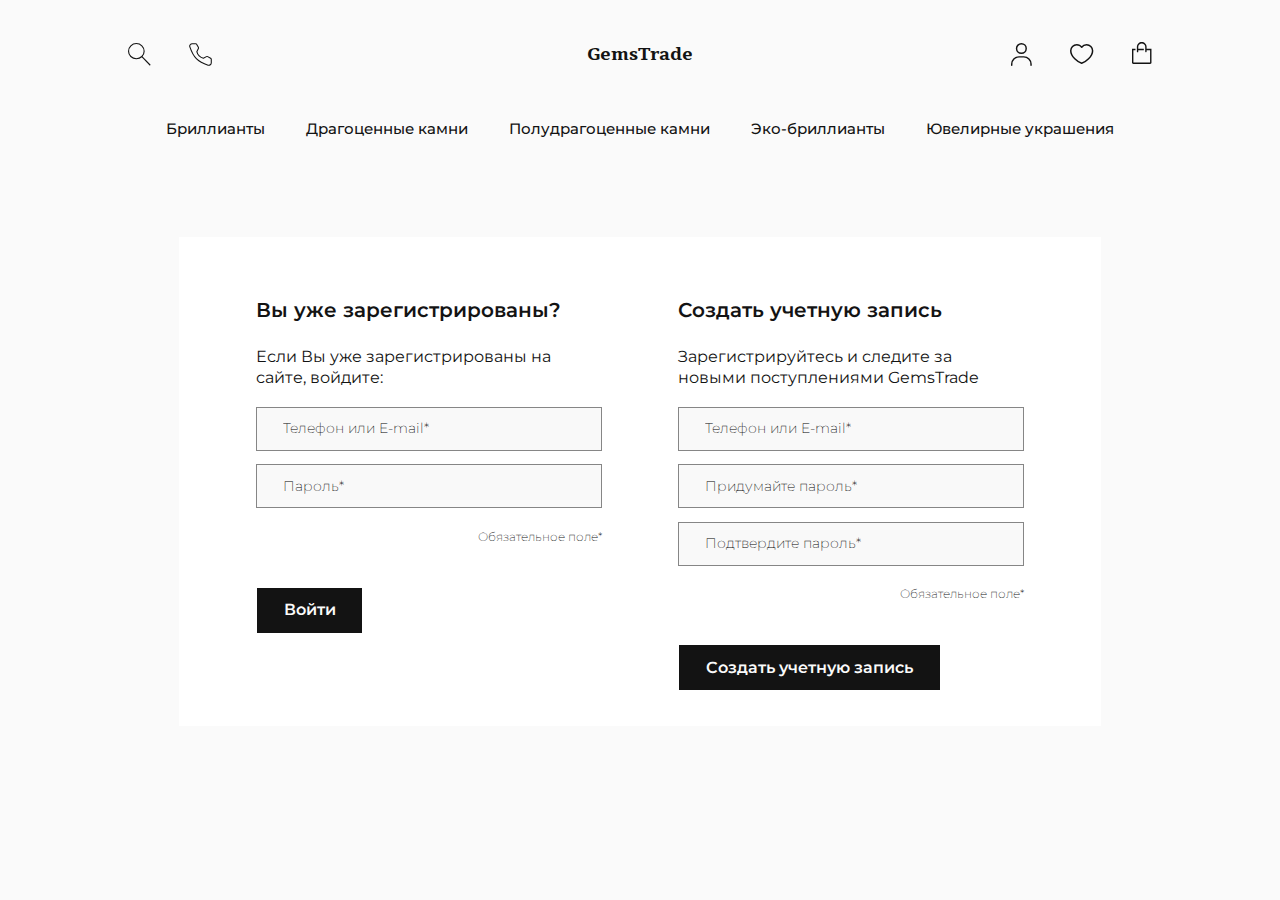
==== commit a243aee0: "r" ====
--- a/authorize/authorize.html
+++ b/authorize/authorize.html
@@ -23,7 +23,7 @@
                     </svg>
                         
                     <ul class="nav-ul">
-                        <a href="" class="link">
+                        <a href="../brilliants/brilliants.html" class="link">
                             <p class="link-p">Бриллианты</p>
                             <img src="../img/menu-arrow.svg" alt="" class="nav-arrow">
                         </a>
@@ -51,7 +51,7 @@
                         <img src="../img/call-us.svg" alt="" class="call-us-img">
                         <p class="call-us-text">Позвонить нам</p>
                     </a>
-                    <a href="" class="menu-bottom-link">
+                    <a href="../authorize/authorize.html" class="menu-bottom-link">
                         <img src="../img/account.svg" alt="" class="account-img">
                         <p class="call-us-text">Мой аккаунт</p>
                     </a>
@@ -66,11 +66,17 @@
                     <div class="search">
                         <img src="../img/search.svg" alt="" class="search-img">
                     </div>
+                    <div class="call">
+                        <img src="../img/call-us.svg" alt="" class="call-img">
+                    </div>
                 </div>
                 <div class="logo">
                     <a href="../index.html" class="logo-txt">GemsTrade</a>
                 </div>
-                <div class="header-side-icons">
+                <div class="header-side-icons right-icons">
+                    <a href="#" class="acc">
+                        <img src="../img/account.svg" alt="" class="acc-img">
+                    </a>
                     <div class="liked">
                         <a href="" class="liked-a">
                             <img src="../img/liked.svg" alt="" class="liked-img">
@@ -87,7 +93,7 @@
             <div class="nav-desk">
                 <div class="nothing"></div>
                 <ul class="nav-ul-desk">
-                    <a href="" class="link-desk link-brell">
+                    <a href="../brilliants/brilliants.html" class="link-desk link-brell">
                         <p class="link-p-desk">Бриллианты</p>
                     </a>
                     <a href="" class="link-desk link-gems">
--- a/css/style.css
+++ b/css/style.css
@@ -47,7 +47,7 @@
 
 /*-------------------------------------*/
 .section-1 {
-  height: 100vh;
+  min-height: 100vh;
   display: -webkit-box;
   display: -ms-flexbox;
   display: flex;
@@ -99,6 +99,22 @@
   -webkit-box-align: center;
       -ms-flex-align: center;
           align-items: center;
+}
+
+.section-1 .container .header .header-side-icons .acc {
+  display: none;
+}
+
+.section-1 .container .header .header-side-icons .acc .acc-img {
+  height: 23px;
+}
+
+.section-1 .container .header .header-side-icons .call {
+  display: none;
+}
+
+.section-1 .container .header .header-side-icons .call .call-img {
+  height: 23px;
 }
 
 .section-1 .container .header .header-side-icons .search .search-img {
@@ -418,12 +434,186 @@
   text-align: center;
 }
 
+@media only screen and (min-height: 600px) {
+  .section-1 .container .swiper {
+    padding-top: 10vh;
+    margin-bottom: 5vh;
+  }
+  .section-1 .container .main-text-section {
+    padding-bottom: 2vh;
+    width: 100%;
+    display: -webkit-box;
+    display: -ms-flexbox;
+    display: flex;
+    -webkit-box-orient: vertical;
+    -webkit-box-direction: normal;
+        -ms-flex-direction: column;
+            flex-direction: column;
+    -webkit-box-align: center;
+        -ms-flex-align: center;
+            align-items: center;
+  }
+  .section-1 .container .main-text-section .main-title {
+    padding-bottom: 2vh;
+    font-family: 'Montserrat';
+    font-style: normal;
+    font-weight: 600;
+    font-size: 20px;
+    line-height: 24px;
+    text-align: center;
+  }
+  .section-1 .container .main-text-section .main-subtitle {
+    font-family: 'Montserrat';
+    font-style: normal;
+    font-weight: 400;
+    font-size: 14px;
+    line-height: 17px;
+    text-align: center;
+    padding-bottom: 2vh;
+  }
+  .section-1 .container .main-text-section .watch-new {
+    width: 100%;
+    text-align: center;
+    border: 1px solid #131313;
+  }
+  .section-1 .container .main-text-section .watch-new .watch-new-p {
+    padding: 1.5vh 0;
+    font-family: 'Montserrat';
+    font-style: normal;
+    font-weight: 400;
+    font-size: 14px;
+    line-height: 17px;
+    text-align: center;
+  }
+  .section-1 .container .nudge {
+    padding-top: 5vh;
+    display: -webkit-box;
+    display: -ms-flexbox;
+    display: flex;
+    -webkit-box-pack: center;
+        -ms-flex-pack: center;
+            justify-content: center;
+    -webkit-transform: translate(-50%, 0);
+            transform: translate(-50%, 0);
+    animation: moveScroll 1.3s alternate-reverse infinite;
+  }
+}
+
+@media only screen and (min-height: 800px) {
+  .section-1 .container .swiper {
+    padding-top: 10vh;
+  }
+}
+
+@media only screen and (min-width: 420px) {
+  .section-1 .container {
+    width: 86vw;
+  }
+  .section-1 .container .swiper {
+    z-index: -2;
+    padding-top: 5vh;
+    width: 100%;
+  }
+  .section-1 .container .swiper .swiper-wrapper .swiper-slide {
+    text-align: center;
+  }
+  .section-1 .container .swiper .swiper-wrapper .swiper-slide .main-img {
+    width: 70vw;
+  }
+  .section-1 .container .main-text-section {
+    padding-bottom: 2vh;
+    width: 100%;
+    display: -webkit-box;
+    display: -ms-flexbox;
+    display: flex;
+    -webkit-box-orient: vertical;
+    -webkit-box-direction: normal;
+        -ms-flex-direction: column;
+            flex-direction: column;
+    -webkit-box-align: center;
+        -ms-flex-align: center;
+            align-items: center;
+  }
+  .section-1 .container .main-text-section .main-title {
+    padding-bottom: 2vh;
+    font-family: 'Montserrat';
+    font-style: normal;
+    font-weight: 600;
+    font-size: 20px;
+    line-height: 24px;
+    text-align: center;
+  }
+  .section-1 .container .main-text-section .main-subtitle {
+    font-family: 'Montserrat';
+    font-style: normal;
+    font-weight: 400;
+    font-size: 14px;
+    line-height: 17px;
+    text-align: center;
+    padding-bottom: 2vh;
+  }
+  .section-1 .container .main-text-section .watch-new {
+    width: 100%;
+    text-align: center;
+    border: 1px solid #131313;
+  }
+  .section-1 .container .main-text-section .watch-new .watch-new-p {
+    padding: 1.5vh 0;
+    font-family: 'Montserrat';
+    font-style: normal;
+    font-weight: 400;
+    font-size: 14px;
+    line-height: 17px;
+    text-align: center;
+  }
+  .section-1 .container .nudge {
+    padding-top: 5vh;
+    display: -webkit-box;
+    display: -ms-flexbox;
+    display: flex;
+    -webkit-box-pack: center;
+        -ms-flex-pack: center;
+            justify-content: center;
+    -webkit-transform: translate(-50%, 0);
+            transform: translate(-50%, 0);
+    animation: moveScroll 1.3s alternate-reverse infinite;
+  }
+}
+
 @media only screen and (min-width: 1020px) {
+  .section-2 {
+    display: none;
+  }
   .section-1 .container {
     width: 80vw;
   }
+  .section-1 .container .header {
+    margin-bottom: 1vh;
+  }
   .section-1 .container .header .header-side-icons {
+    width: 20vw;
     z-index: 5;
+  }
+  .section-1 .container .header .header-side-icons .burger {
+    display: none;
+  }
+  .section-1 .container .header .header-side-icons .call {
+    display: block;
+  }
+  .section-1 .container .header .header-side-icons .acc {
+    display: block;
+  }
+  .section-1 .container .header .right-icons {
+    display: -webkit-box;
+    display: -ms-flexbox;
+    display: flex;
+    -webkit-box-orient: horizontal;
+    -webkit-box-direction: normal;
+        -ms-flex-direction: row;
+            flex-direction: row;
+    -webkit-box-pack: end;
+        -ms-flex-pack: end;
+            justify-content: flex-end;
   }
   .section-1 .container .header .logo {
     z-index: 5;
@@ -442,10 +632,10 @@
             align-items: center;
   }
   .section-1 .container .nav-desk .nothing {
-    width: 14.5vw;
+    width: 0;
   }
   .section-1 .container .nav-desk .nav-ul-desk {
-    width: 49vw;
+    width: 74vw;
     display: -webkit-box;
     display: -ms-flexbox;
     display: flex;
@@ -464,18 +654,22 @@
   .section-1 .container .nav-desk .nav-ul-desk .link-desk {
     font-family: 'Montserrat';
     font-style: normal;
-    font-weight: 400;
-    font-size: 14px;
+    font-weight: 600;
+    font-size: 12px;
     line-height: 24px;
     height: 30px;
-    z-index: 2;
+    z-index: 3;
   }
   .section-1 .container .nav-desk .nav-ul-desk .link-desk:hover {
     border-bottom: 3px solid #074F57;
   }
   .section-1 .container .nav-desk .nav-ul-desk .link-desk:hover + .hovered-2 {
     opacity: 1;
-    z-index: 1;
+    z-index: 2;
+  }
+  .section-1 .container .nav-desk .nav-ul-desk .hovered-2:hover {
+    opacity: 1;
+    z-index: 2;
   }
   .section-1 .container .nav-desk .nav-ul-desk .hovered-2 {
     opacity: 0;
@@ -503,7 +697,7 @@
     padding-top: 50vh;
   }
   .section-1 .container .nav-desk .nav-ul-desk .hovered-2 .gem-types-desk {
-    width: 50vw;
+    width: 74vw;
     display: -webkit-box;
     display: -ms-flexbox;
     display: flex;
@@ -520,7 +714,7 @@
     padding-bottom: 3vh;
   }
   .section-1 .container .nav-desk .nav-ul-desk .hovered-2 .gem-types-desk .gem-type-desk {
-    width: 10vw;
+    width: 16vw;
     display: -webkit-box;
     display: -ms-flexbox;
     display: flex;
@@ -530,16 +724,18 @@
             flex-direction: column;
   }
   .section-1 .container .nav-desk .nav-ul-desk .hovered-2 .gem-types-desk .gem-type-desk .gem-type-img-container-desk .gem-type-img-desk {
-    width: 9vw;
+    width: 14vw;
     height: auto;
   }
   .section-1 .container .nav-desk .nav-ul-desk .hovered-2 .gem-types-desk .gem-type-desk .gem-type-text-desk {
     text-align: center;
     padding-top: 2vh;
+    font-weight: 500;
+    padding-right: 1vw;
   }
   .section-1 .container .nav-desk .nav-ul-desk .hovered-2 .hovered-btns {
     margin-top: 4vh;
-    width: 50vw;
+    width: 74vw;
     display: -webkit-box;
     display: -ms-flexbox;
     display: flex;
@@ -549,10 +745,12 @@
     padding-bottom: 5vh;
   }
   .section-1 .container .nav-desk .nav-ul-desk .hovered-2 .hovered-btns .watch-best {
+    font-weight: 600;
     padding-bottom: 1vh;
     border-bottom: 1px solid #131313;
   }
   .section-1 .container .nav-desk .nav-ul-desk .hovered-2 .hovered-btns .watch-all {
+    font-weight: 600;
     padding-bottom: 1vh;
     border-bottom: 1px solid #131313;
   }
@@ -629,38 +827,534 @@
     font-family: 'Montserrat';
     font-style: normal;
     font-weight: 600;
+    font-size: 22px;
+    line-height: 24px;
+    text-align: center;
+  }
+  .section-1 .container .main-text-section .main-subtitle {
+    font-family: 'Montserrat';
+    font-style: normal;
+    font-weight: 400;
+    font-size: 18px;
+    line-height: 17px;
+    text-align: center;
+    padding-bottom: 2vh;
+  }
+  .section-1 .container .main-text-section .watch-new {
+    width: 50%;
+    text-align: center;
+    border: 1px solid #131313;
+  }
+  .section-1 .container .main-text-section .watch-new .watch-new-p {
+    padding: 1.5vh 0;
+    font-family: 'Montserrat';
+    font-style: normal;
+    font-weight: 400;
     font-size: 20px;
-    line-height: 24px;
-    text-align: center;
-  }
-  .section-1 .container .main-text-section .main-subtitle {
+    line-height: 17px;
+    text-align: center;
+  }
+  .section-1 .container .nudge {
+    display: none;
+  }
+  .header {
+    z-index: 5;
+  }
+}
+
+@media only screen and (min-width: 1200px) {
+  .section-1 .container .nav-desk .nothing {
+    width: 0;
+  }
+  .section-1 .container .nav-desk .nav-ul-desk .link-desk {
+    font-weight: 500;
+    font-size: 15px;
+  }
+  .section-1 .container .swiper {
+    z-index: -2;
+    width: 100%;
+  }
+  .section-1 .container .swiper .swiper-wrapper .swiper-slide {
+    text-align: center;
+  }
+  .section-1 .container .swiper .swiper-wrapper .swiper-slide .main-img {
+    width: 40vw;
+  }
+}
+
+@media only screen and (min-width: 1200px) {
+  .section-1 .container .swiper {
+    z-index: -2;
+    width: 100%;
+  }
+  .section-1 .container .swiper .swiper-wrapper .swiper-slide {
+    text-align: center;
+  }
+  .section-1 .container .swiper .swiper-wrapper .swiper-slide .main-img {
+    width: 35vw;
+  }
+}
+
+@media only screen and (min-width: 1500px) {
+  .section-1 .container .nav-desk .nothing {
+    width: 0;
+  }
+  .section-1 .container .nav-desk .nav-ul-desk .link-desk {
+    font-weight: 500;
+    font-size: 16px;
+  }
+}
+
+@media only screen and (min-width: 1720px) {
+  .section-1 .container .nav-desk .nav-ul-desk {
+    width: 50vw;
+    gap: 1vw;
+  }
+  .section-1 .container .nav-desk .nav-ul-desk .link-desk {
+    font-weight: 500;
+    font-size: 15px;
+  }
+  .section-1 .container .nav-desk .nav-ul-desk .hovered-2 .gem-types-desk {
+    width: 50vw;
+  }
+  .section-1 .container .nav-desk .nav-ul-desk .hovered-2 .gem-types-desk .gem-type-desk {
+    width: 10vw;
+  }
+  .section-1 .container .nav-desk .nav-ul-desk .hovered-2 .gem-types-desk .gem-type-desk .gem-type-img-container-desk .gem-type-img-desk {
+    width: 9vw;
+  }
+  .section-1 .container .nav-desk .nav-ul-desk .hovered-2 .hovered-btns {
+    width: 50vw;
+  }
+  .section-1 .container .nav-desk .nav-ul-desk .hovered-2 .hovered-btns .watch-best {
+    font-weight: 600;
+  }
+  .section-1 .container .nav-desk .nav-ul-desk .hovered-2 .hovered-btns .watch-all {
+    font-weight: 600;
+  }
+}
+
+@media only screen and (min-width: 1832px) {
+  .section-1 .container .nav-desk .nav-ul-desk {
+    width: 50vw;
+    gap: 1vw;
+  }
+  .section-1 .container .nav-desk .nav-ul-desk .link-desk {
+    font-weight: 500;
+    font-size: 16px;
+  }
+}
+
+.advantages-section {
+  padding-top: 5vh;
+  display: -webkit-box;
+  display: -ms-flexbox;
+  display: flex;
+  -webkit-box-orient: vertical;
+  -webkit-box-direction: normal;
+      -ms-flex-direction: column;
+          flex-direction: column;
+  -webkit-box-align: center;
+      -ms-flex-align: center;
+          align-items: center;
+}
+
+.advantages-section .advantages-title {
+  font-family: 'Montserrat';
+  font-style: normal;
+  font-weight: 600;
+  font-size: 16px;
+  line-height: 150%;
+  text-align: center;
+  width: 86vw;
+}
+
+.advantages-section .advantages {
+  padding-top: 5vh;
+  display: -webkit-box;
+  display: -ms-flexbox;
+  display: flex;
+  -webkit-box-orient: vertical;
+  -webkit-box-direction: normal;
+      -ms-flex-direction: column;
+          flex-direction: column;
+  -webkit-box-align: center;
+      -ms-flex-align: center;
+          align-items: center;
+}
+
+.advantages-section .advantages .advantages-container {
+  width: 86vw;
+}
+
+.advantages-section .advantages .advantages-container .advantage {
+  padding-bottom: 3vh;
+}
+
+.advantages-section .advantages .advantages-container .advantage .advantage-title {
+  padding-bottom: 1vh;
+  font-family: 'Montserrat';
+  font-style: normal;
+  font-weight: 500;
+  font-size: 16px;
+  line-height: 120%;
+}
+
+.advantages-section .advantages .advantages-container .advantage .advantage-text {
+  font-family: 'Montserrat';
+  font-style: normal;
+  font-weight: 400;
+  font-size: 14px;
+  line-height: 120%;
+  color: #131313;
+}
+
+.advantages-section .advantages .advantage-img {
+  margin-top: 5vh;
+  width: 100vw;
+  height: auto;
+}
+
+@media only screen and (min-width: 600px) {
+  .advantages-section {
+    padding-top: 5vh;
+    display: -webkit-box;
+    display: -ms-flexbox;
+    display: flex;
+    -webkit-box-orient: vertical;
+    -webkit-box-direction: normal;
+        -ms-flex-direction: column;
+            flex-direction: column;
+    -webkit-box-align: center;
+        -ms-flex-align: center;
+            align-items: center;
+  }
+  .advantages-section .advantages-title {
+    font-family: 'Montserrat';
+    font-style: normal;
+    font-weight: 600;
+    font-size: 16px;
+    line-height: 150%;
+    text-align: center;
+    width: 86vw;
+  }
+  .advantages-section .advantages {
+    padding-top: 0vh;
+    margin-top: 5vh;
+    display: -webkit-box;
+    display: -ms-flexbox;
+    display: flex;
+    -webkit-box-orient: horizontal;
+    -webkit-box-direction: reverse;
+        -ms-flex-direction: row-reverse;
+            flex-direction: row-reverse;
+    -webkit-box-align: center;
+        -ms-flex-align: center;
+            align-items: center;
+  }
+  .advantages-section .advantages .advantages-container {
+    width: 50vw;
+    display: -webkit-box;
+    display: -ms-flexbox;
+    display: flex;
+    -webkit-box-orient: vertical;
+    -webkit-box-direction: normal;
+        -ms-flex-direction: column;
+            flex-direction: column;
+    -webkit-box-align: center;
+        -ms-flex-align: center;
+            align-items: center;
+    -webkit-box-pack: center;
+        -ms-flex-pack: center;
+            justify-content: center;
+    gap: 1vh;
+  }
+  .advantages-section .advantages .advantages-container .advantage {
+    width: 36vw;
+    padding-bottom: 0;
+  }
+  .advantages-section .advantages .advantages-container .advantage .advantage-title {
+    padding-bottom: 5px;
+    font-family: 'Montserrat';
+    font-style: normal;
+    font-weight: 500;
+    font-size: 16px;
+    line-height: 120%;
+  }
+  .advantages-section .advantages .advantages-container .advantage .advantage-text {
+    font-family: 'Montserrat';
+    font-style: normal;
+    font-weight: 400;
+    font-size: 14px;
+    line-height: 120%;
+    color: #131313;
+  }
+  .advantages-section .advantages .advantage-img {
+    margin-top: 0;
+    width: 50vw;
+    height: auto;
+  }
+}
+
+@media only screen and (min-width: 600px) {
+  .advantages-section .advantages-right {
+    -webkit-box-orient: horizontal;
+    -webkit-box-direction: normal;
+        -ms-flex-direction: row;
+            flex-direction: row;
+  }
+}
+
+@media only screen and (min-width: 1200px) {
+  .advantages-section {
+    padding-bottom: 10vh;
+    margin-top: 10vh;
+  }
+  .advantages-section .advantages-title {
+    margin-top: 10vh;
+    font-family: 'Montserrat';
+    font-style: normal;
+    font-weight: 600;
+    font-size: 20px;
+    line-height: 150%;
+    text-align: center;
+    width: 80vw;
+  }
+  .advantages-section .advantages {
+    margin-top: 15vh;
+    display: -webkit-box;
+    display: -ms-flexbox;
+    display: flex;
+    -webkit-box-orient: horizontal;
+    -webkit-box-direction: reverse;
+        -ms-flex-direction: row-reverse;
+            flex-direction: row-reverse;
+    -webkit-box-align: center;
+        -ms-flex-align: center;
+            align-items: center;
+  }
+  .advantages-section .advantages .advantages-container {
+    gap: 4vh;
+  }
+  .advantages-section .advantages .advantages-container .advantage {
+    width: 30vw;
+  }
+  .advantages-section .advantages .advantages-container .advantage .advantage-title {
+    padding-bottom: 1vh;
+    font-family: 'Montserrat';
+    font-style: normal;
+    font-weight: 500;
+    font-size: 20px;
+    line-height: 120%;
+  }
+  .advantages-section .advantages .advantages-container .advantage .advantage-text {
+    font-family: 'Montserrat';
+    font-style: normal;
+    font-weight: 400;
+    font-size: 16px;
+    line-height: 120%;
+    color: #131313;
+  }
+  .advantages-section .advantages .advantage-img {
+    margin-top: 0;
+    width: 50vw;
+    height: auto;
+  }
+}
+
+@media only screen and (min-width: 1200px) {
+  .advantages-section .advantages-right {
+    -webkit-box-orient: horizontal;
+    -webkit-box-direction: normal;
+        -ms-flex-direction: row;
+            flex-direction: row;
+  }
+}
+
+.compare-section {
+  width: 100%;
+  display: -webkit-box;
+  display: -ms-flexbox;
+  display: flex;
+  -webkit-box-pack: center;
+      -ms-flex-pack: center;
+          justify-content: center;
+  background-color: #131313;
+  padding-top: 8vh;
+  padding-bottom: 7vh;
+}
+
+.compare-section .compare-container {
+  width: 86vw;
+}
+
+.compare-section .compare-container .compare-title {
+  color: #FAFAFA;
+  font-family: 'Montserrat';
+  font-style: normal;
+  font-weight: 600;
+  font-size: 16px;
+  line-height: 20px;
+  text-align: center;
+}
+
+.compare-section .compare-container .compare-subtitle {
+  padding-top: 2vh;
+  padding-bottom: 7vh;
+  color: #FAFAFA;
+  font-family: 'Montserrat';
+  font-style: normal;
+  font-weight: 400;
+  font-size: 14px;
+  line-height: 17px;
+  text-align: center;
+}
+
+.compare-section .compare-container .compare-items {
+  width: 100%;
+  display: -webkit-box;
+  display: -ms-flexbox;
+  display: flex;
+  -ms-flex-wrap: wrap;
+      flex-wrap: wrap;
+  -webkit-box-flex: 1;
+      -ms-flex: 1 1 50%;
+          flex: 1 1 50%;
+  -webkit-box-pack: justify;
+      -ms-flex-pack: justify;
+          justify-content: space-between;
+  -webkit-box-align: center;
+      -ms-flex-align: center;
+          align-items: center;
+}
+
+.compare-section .compare-container .compare-items .compare-item {
+  height: auto;
+  padding-bottom: 7vh;
+}
+
+.compare-section .compare-container .compare-items .compare-item .compare-item-top {
+  display: -webkit-box;
+  display: -ms-flexbox;
+  display: flex;
+  -webkit-box-align: center;
+      -ms-flex-align: center;
+          align-items: center;
+  padding-bottom: 2vh;
+}
+
+.compare-section .compare-container .compare-items .compare-item .compare-item-top .compare-item-img {
+  width: 60px;
+  height: auto;
+  padding-right: 5vw;
+}
+
+.compare-section .compare-container .compare-items .compare-item .compare-item-top .compare-item-percent {
+  font-family: 'Montserrat';
+  font-style: normal;
+  font-weight: 600;
+  font-size: 16px;
+  line-height: 20px;
+  color: #beefd9;
+}
+
+.compare-section .compare-container .compare-items .compare-item .compare-item-name {
+  color: #FAFAFA;
+  font-family: 'Montserrat';
+  font-style: normal;
+  font-weight: 400;
+  font-size: 12px;
+  line-height: 15px;
+}
+
+@media only screen and (min-width: 1200px) {
+  .compare-section {
+    width: 100%;
+    display: -webkit-box;
+    display: -ms-flexbox;
+    display: flex;
+    -webkit-box-pack: center;
+        -ms-flex-pack: center;
+            justify-content: center;
+    background-color: #131313;
+    padding-top: 10vh;
+    padding-bottom: 7vh;
+  }
+  .compare-section .compare-container {
+    width: 80vw;
+  }
+  .compare-section .compare-container .compare-title {
+    color: #FAFAFA;
+    font-family: 'Montserrat';
+    font-style: normal;
+    font-weight: 600;
+    font-size: 22px;
+    line-height: 20px;
+    text-align: center;
+  }
+  .compare-section .compare-container .compare-subtitle {
+    padding-top: 3vh;
+    padding-bottom: 10vh;
+    color: #FAFAFA;
     font-family: 'Montserrat';
     font-style: normal;
     font-weight: 400;
     font-size: 16px;
     line-height: 17px;
     text-align: center;
-    padding-bottom: 2vh;
-  }
-  .section-1 .container .main-text-section .watch-new {
-    width: 50%;
-    text-align: center;
-    border: 1px solid #131313;
-  }
-  .section-1 .container .main-text-section .watch-new .watch-new-p {
-    padding: 1.5vh 0;
+  }
+  .compare-section .compare-container .compare-items {
+    width: 100%;
+    display: -webkit-box;
+    display: -ms-flexbox;
+    display: flex;
+    -ms-flex-wrap: wrap;
+        flex-wrap: wrap;
+    -webkit-box-flex: 1;
+        -ms-flex: 1 1 50%;
+            flex: 1 1 50%;
+    -webkit-box-pack: justify;
+        -ms-flex-pack: justify;
+            justify-content: space-between;
+    -webkit-box-align: center;
+        -ms-flex-align: center;
+            align-items: center;
+    gap: 3.33vw;
+  }
+  .compare-section .compare-container .compare-items .compare-item {
+    width: 14vw;
+    height: auto;
+    padding-bottom: 7vh;
+  }
+  .compare-section .compare-container .compare-items .compare-item .compare-item-top {
+    display: -webkit-box;
+    display: -ms-flexbox;
+    display: flex;
+    -webkit-box-align: center;
+        -ms-flex-align: center;
+            align-items: center;
+    padding-bottom: 3vh;
+  }
+  .compare-section .compare-container .compare-items .compare-item .compare-item-top .compare-item-img {
+    height: 5vh;
+    width: auto;
+    padding-right: 2vw;
+  }
+  .compare-section .compare-container .compare-items .compare-item .compare-item-top .compare-item-percent {
+    font-family: 'Montserrat';
+    font-style: normal;
+    font-weight: 600;
+    font-size: 20px;
+    line-height: 20px;
+    color: #beefd9;
+  }
+  .compare-section .compare-container .compare-items .compare-item .compare-item-name {
+    color: #FAFAFA;
     font-family: 'Montserrat';
     font-style: normal;
     font-weight: 400;
-    font-size: 18px;
-    line-height: 17px;
-    text-align: center;
-  }
-  .section-1 .container .nudge {
-    display: none;
-  }
-  .header {
-    z-index: 5;
+    font-size: 14px;
+    line-height: 130%;
   }
 }
 
@@ -894,55 +1588,88 @@
   }
 }
 
-/*-----------------Brilliants--------------------*/
-.catalog {
+/*-----------------Card--------------------*/
+.selected-card {
+  margin-top: 3vh;
+  display: -webkit-box;
+  display: -ms-flexbox;
+  display: flex;
+  -webkit-box-align: center;
+      -ms-flex-align: center;
+          align-items: center;
+}
+
+.selected-card .selected-card-container {
+  width: 86vw;
+}
+
+.selected-card .selected-card-container .back .back-img {
+  height: 40px;
+}
+
+.selected-card .selected-card-container .swiper {
+  margin-bottom: 5vh;
+}
+
+.selected-card .selected-card-container .swiper .swiper-wrapper .swiper-slide {
+  margin-bottom: 2vh;
+}
+
+.selected-card .selected-card-container .swiper .swiper-wrapper .swiper-slide .selected-card-img-container {
   width: 100%;
-  display: -webkit-box;
-  display: -ms-flexbox;
-  display: flex;
-  -webkit-box-pack: center;
-      -ms-flex-pack: center;
-          justify-content: center;
-}
-
-.catalog .catalog-container {
-  display: -webkit-box;
-  display: -ms-flexbox;
-  display: flex;
-  -webkit-box-orient: vertical;
-  -webkit-box-direction: normal;
-      -ms-flex-direction: column;
-          flex-direction: column;
-  width: 86vw;
-}
-
-.catalog .catalog-container .sort-filt {
-  padding-top: 3vh;
-  width: 86vw;
-  display: -webkit-box;
-  display: -ms-flexbox;
-  display: flex;
-  -webkit-box-orient: horizontal;
-  -webkit-box-direction: normal;
-      -ms-flex-direction: row;
-          flex-direction: row;
+  text-align: center;
+  margin-top: 4vh;
+  margin-bottom: 2vh;
+}
+
+.selected-card .selected-card-container .swiper .swiper-wrapper .swiper-slide .selected-card-img-container .selected-card-img {
+  width: 60vw;
+  height: auto;
+}
+
+.selected-card .selected-card-container .swiper .swiper-pagination-bullet-active {
+  background-color: #000 !important;
+}
+
+.selected-card .selected-card-container .card-selected-title {
+  font-size: 16px;
+  padding-bottom: 1.5vh;
+}
+
+.selected-card .selected-card-container .card-selected-country {
+  font-size: 14px;
+  padding-bottom: 1vh;
+  font-weight: 400;
+}
+
+.selected-card .selected-card-container .card-selected-price {
+  font-size: 14px;
+  padding-bottom: 1.5vh;
+  font-weight: 400;
+}
+
+.selected-card .selected-card-container .card-selected-character {
+  display: inline-block;
+  font-size: 14px;
+  padding-bottom: 1vh;
+  margin-bottom: 10vh;
+  font-weight: 500;
+  text-align: center;
+}
+
+.selected-card .selected-card-container .selected-buy-call {
+  display: -webkit-box;
+  display: -ms-flexbox;
+  display: flex;
   -webkit-box-pack: justify;
       -ms-flex-pack: justify;
           justify-content: space-between;
-}
-
-.catalog .catalog-container .sort-filt .sort {
-  width: 50vw;
-  display: -webkit-box;
-  display: -ms-flexbox;
-  display: flex;
-  -webkit-box-orient: vertical;
-  -webkit-box-direction: normal;
-      -ms-flex-direction: column;
-          flex-direction: column;
-}
-
-.catalog .catalog-container .sort-filt .sort .sort-btn {
+  -webkit-box-align: center;
+      -ms-flex-align: center;
+          align-items: center;
+}
+
+.selected-card .selected-card-container .selected-buy-call .selected-buy {
   display: -webkit-box;
   display: -ms-flexbox;
   display: flex;
@@ -955,249 +1682,155 @@
           align-items: center;
 }
 
-.catalog .catalog-container .sort-filt .sort .sort-btn .sort-filt-p {
-  font-style: normal;
-  font-weight: 400;
-  font-size: 14px;
-  line-height: 120%;
-  text-align: center;
-  padding-right: 2vw;
-}
-
-.catalog .catalog-container .sort-filt .sort .sort-btn .sort-filt-img {
-  height: 13px;
-}
-
-.catalog .catalog-container .sort-filt .filt {
-  width: 100%;
-  display: -webkit-box;
-  display: -ms-flexbox;
-  display: flex;
-  -webkit-box-orient: horizontal;
-  -webkit-box-direction: normal;
-      -ms-flex-direction: row;
-          flex-direction: row;
-  -webkit-box-pack: end;
-      -ms-flex-pack: end;
-          justify-content: flex-end;
-  -webkit-box-align: center;
-      -ms-flex-align: center;
-          align-items: center;
-}
-
-.catalog .catalog-container .sort-filt .filt .sort-filt-p {
-  font-style: normal;
-  font-weight: 400;
-  font-size: 14px;
-  line-height: 120%;
-  text-align: center;
-  padding-right: 2vw;
-}
-
-.catalog .catalog-container .sort-filt .filt .sort-filt-img {
-  height: 16px;
-}
-
-.catalog .catalog-container .cards {
-  padding-top: 4vh;
-  width: 100%;
-  display: -webkit-box;
-  display: -ms-flexbox;
-  display: flex;
-  -ms-flex-wrap: wrap;
-      flex-wrap: wrap;
-  -webkit-box-pack: justify;
-      -ms-flex-pack: justify;
-          justify-content: space-between;
-}
-
-.catalog .catalog-container .cards .card {
-  width: 37vw;
-  display: -webkit-box;
-  display: -ms-flexbox;
-  display: flex;
-  -webkit-box-orient: vertical;
-  -webkit-box-direction: normal;
-      -ms-flex-direction: column;
-          flex-direction: column;
-  -webkit-box-pack: start;
-      -ms-flex-pack: start;
-          justify-content: flex-start;
-  margin-bottom: 3vh;
-}
-
-.catalog .catalog-container .cards .card .card-img-container {
-  width: 35vw;
-  padding-bottom: 1vh;
-}
-
-.catalog .catalog-container .cards .card .card-img-container .card-img {
-  width: 100%;
-  height: auto;
-}
-
-.catalog .catalog-container .cards .card .card-title {
-  font-family: 'Montserrat';
-  font-style: normal;
-  font-weight: 500;
-  font-size: 12px;
-  line-height: 15px;
-  padding-bottom: 0.5vh;
-}
-
-.catalog .catalog-container .cards .card .card-country {
-  font-family: 'Montserrat';
-  font-style: normal;
-  font-weight: 400;
-  font-size: 12px;
-  line-height: 15px;
-  padding-bottom: 0.5vh;
-}
-
-.catalog .catalog-container .cards .card .card-price {
-  font-family: 'Montserrat';
-  font-style: normal;
-  font-weight: 400;
-  font-size: 10px;
-  line-height: 12px;
-  padding-bottom: 1vh;
-}
-
-.catalog .catalog-container .cards .card .card-btn {
-  padding-bottom: 5px;
-  border-bottom: 1px solid #131313;
-}
-
-.catalog .catalog-container .watch-all {
-  margin-top: 3vh;
-  display: -webkit-box;
-  display: -ms-flexbox;
-  display: flex;
-}
-
-.catalog .catalog-container .watch-all .watch-all-p {
+.selected-card .selected-card-container .selected-buy-call .selected-buy .selected-buy-p {
+  font-size: 18px;
+  font-weight: 600;
+  padding-right: 3vw;
+}
+
+.selected-card .selected-card-container .selected-buy-call .selected-buy .selected-buy-img {
+  height: 40px;
+}
+
+.selected-card .selected-card-container .selected-buy-call .selected-call {
+  display: inline-block;
+}
+
+.selected-card .selected-card-container .selected-buy-call .selected-call .selected-call-p {
+  padding: 2vh 2vw;
+  background-color: #131313;
+  border: 1px solid #131313;
   color: #FAFAFA;
-  background-color: #131313;
-  padding: 3vw 4vw;
-}
-
-.sort-field {
-  position: absolute;
-  margin-top: 5vh;
-  width: 60vw;
-  display: -webkit-box;
-  display: -ms-flexbox;
-  display: flex;
-  -webkit-box-orient: vertical;
-  -webkit-box-direction: normal;
-      -ms-flex-direction: column;
-          flex-direction: column;
-  border: 1px solid #131313;
-  border-radius: 10px;
-  background-color: #FAFAFA;
-}
-
-.sort-field .sort-date {
-  margin-top: 1vh;
-  padding: 1vh 3vw;
-  display: -webkit-box;
-  display: -ms-flexbox;
-  display: flex;
-  -webkit-box-orient: horizontal;
-  -webkit-box-direction: normal;
-      -ms-flex-direction: row;
-          flex-direction: row;
-  -webkit-box-align: center;
-      -ms-flex-align: center;
-          align-items: center;
-  -webkit-box-pack: justify;
-      -ms-flex-pack: justify;
-          justify-content: space-between;
-  margin-bottom: 2vh;
-}
-
-.sort-field .sort-date .sort-date-p {
-  font-family: 'Montserrat';
-  font-style: normal;
-  font-weight: 500;
-  font-size: 14px;
-  line-height: 17px;
-  /* identical to box height */
-  text-align: center;
-}
-
-.sort-field .sort-date .sort-date-img {
-  height: 25px;
-}
-
-.sort-field .sort-price-up {
-  padding: 0 3vw;
-  display: -webkit-box;
-  display: -ms-flexbox;
-  display: flex;
-  -webkit-box-orient: horizontal;
-  -webkit-box-direction: normal;
-      -ms-flex-direction: row;
-          flex-direction: row;
-  -webkit-box-align: center;
-      -ms-flex-align: center;
-          align-items: center;
-  -webkit-box-pack: justify;
-      -ms-flex-pack: justify;
-          justify-content: space-between;
-  margin-bottom: 2vh;
-}
-
-.sort-field .sort-price-up .sort-price-up-p {
-  font-family: 'Montserrat';
-  font-style: normal;
-  font-weight: 500;
-  font-size: 14px;
-  line-height: 17px;
-  /* identical to box height */
-  text-align: center;
-}
-
-.sort-field .sort-price-up .sort-price-up-img {
-  height: 20px;
-  padding-right: 1vw;
-}
-
-.sort-field .sort-price-down {
-  padding: 1vh 3vw;
-  display: -webkit-box;
-  display: -ms-flexbox;
-  display: flex;
-  -webkit-box-orient: horizontal;
-  -webkit-box-direction: normal;
-      -ms-flex-direction: row;
-          flex-direction: row;
-  -webkit-box-align: center;
-      -ms-flex-align: center;
-          align-items: center;
-  -webkit-box-pack: justify;
-      -ms-flex-pack: justify;
-          justify-content: space-between;
-  margin-bottom: 2vh;
-}
-
-.sort-field .sort-price-down .sort-price-down-p {
-  font-family: 'Montserrat';
-  font-style: normal;
-  font-weight: 500;
-  font-size: 14px;
-  line-height: 17px;
-  /* identical to box height */
-  text-align: center;
-}
-
-.sort-field .sort-price-down .sort-price-down-img {
-  height: 20px;
-  padding-right: 1vw;
-}
-
-.sort-btn:target + .sort-filt-img {
-  -webkit-transform: rotate(180deg);
-          transform: rotate(180deg);
+  -webkit-transition: background-color 0.4s ease 0s, color 0.4s ease 0s;
+  transition: background-color 0.4s ease 0s, color 0.4s ease 0s;
+}
+
+.selected-card .selected-card-container .selected-buy-call .selected-call .selected-call-p:hover {
+  background-color: #FFFFFF;
+  color: #131313;
+}
+
+@media only screen and (min-width: 1020px) {
+  .selected-card {
+    margin-top: 5vh;
+    display: -webkit-box;
+    display: -ms-flexbox;
+    display: flex;
+    -webkit-box-align: center;
+        -ms-flex-align: center;
+            align-items: center;
+  }
+  .selected-card .selected-card-container {
+    width: 80vw;
+  }
+  .selected-card .selected-card-container .back {
+    display: none;
+  }
+  .selected-card .selected-card-container .swiper {
+    margin-bottom: 5vh;
+  }
+  .selected-card .selected-card-container .swiper .swiper-wrapper .swiper-slide {
+    margin-bottom: 2vh;
+  }
+  .selected-card .selected-card-container .swiper .swiper-wrapper .swiper-slide .selected-card-img-container {
+    width: 100%;
+    text-align: center;
+    margin-top: 0;
+    margin-bottom: 2vh;
+  }
+  .selected-card .selected-card-container .swiper .swiper-wrapper .swiper-slide .selected-card-img-container .selected-card-img {
+    width: auto;
+    height: 40vh;
+  }
+  .selected-card .selected-card-container .swiper .swiper-pagination-bullet-active {
+    background-color: #000 !important;
+  }
+  .selected-card .selected-card-container .card-field {
+    width: 60vw;
+    display: -webkit-box;
+    display: -ms-flexbox;
+    display: flex;
+    -webkit-box-orient: vertical;
+    -webkit-box-direction: normal;
+        -ms-flex-direction: column;
+            flex-direction: column;
+    padding-left: 25vw;
+    -webkit-box-align: start;
+        -ms-flex-align: start;
+            align-items: flex-start;
+  }
+  .selected-card .selected-card-container .card-field .card-selected-title {
+    font-size: 22px;
+    padding-bottom: 1.5vh;
+  }
+  .selected-card .selected-card-container .card-field .card-selected-country {
+    font-size: 18px;
+    padding-bottom: 1vh;
+    font-weight: 400;
+  }
+  .selected-card .selected-card-container .card-field .card-selected-price {
+    font-size: 18px;
+    padding-bottom: 1.5vh;
+    font-weight: 400;
+  }
+  .selected-card .selected-card-container .card-field .card-selected-character {
+    display: inline-block;
+    font-size: 18px;
+    padding-bottom: 1vh;
+    margin-bottom: 5vh;
+    font-weight: 500;
+    text-align: center;
+  }
+  .selected-card .selected-card-container .card-field .selected-buy-call {
+    width: 30vw;
+    display: -webkit-box;
+    display: -ms-flexbox;
+    display: flex;
+    gap: 10vw;
+    -webkit-box-pack: justify;
+        -ms-flex-pack: justify;
+            justify-content: space-between;
+    -webkit-box-align: center;
+        -ms-flex-align: center;
+            align-items: center;
+  }
+  .selected-card .selected-card-container .card-field .selected-buy-call .selected-buy {
+    display: -webkit-box;
+    display: -ms-flexbox;
+    display: flex;
+    -webkit-box-orient: horizontal;
+    -webkit-box-direction: normal;
+        -ms-flex-direction: row;
+            flex-direction: row;
+    -webkit-box-align: center;
+        -ms-flex-align: center;
+            align-items: center;
+  }
+  .selected-card .selected-card-container .card-field .selected-buy-call .selected-buy .selected-buy-p {
+    font-size: 20px;
+    font-weight: 600;
+    padding-right: 3vw;
+  }
+  .selected-card .selected-card-container .card-field .selected-buy-call .selected-buy .selected-buy-img {
+    height: 50px;
+  }
+  .selected-card .selected-card-container .card-field .selected-buy-call .selected-call {
+    display: inline-block;
+  }
+  .selected-card .selected-card-container .card-field .selected-buy-call .selected-call .selected-call-p {
+    width: auto;
+    font-size: 20px;
+    font-weight: 600;
+    padding: 2vh 2vw;
+    background-color: #131313;
+    border: 1px solid #131313;
+    color: #FAFAFA;
+    -webkit-transition: background-color 0.4s ease 0s, color 0.4s ease 0s;
+    transition: background-color 0.4s ease 0s, color 0.4s ease 0s;
+  }
+  .selected-card .selected-card-container .card-field .selected-buy-call .selected-call .selected-call-p:hover {
+    background-color: #FFFFFF;
+    color: #131313;
+  }
 }
 /*# sourceMappingURL=style.css.map */